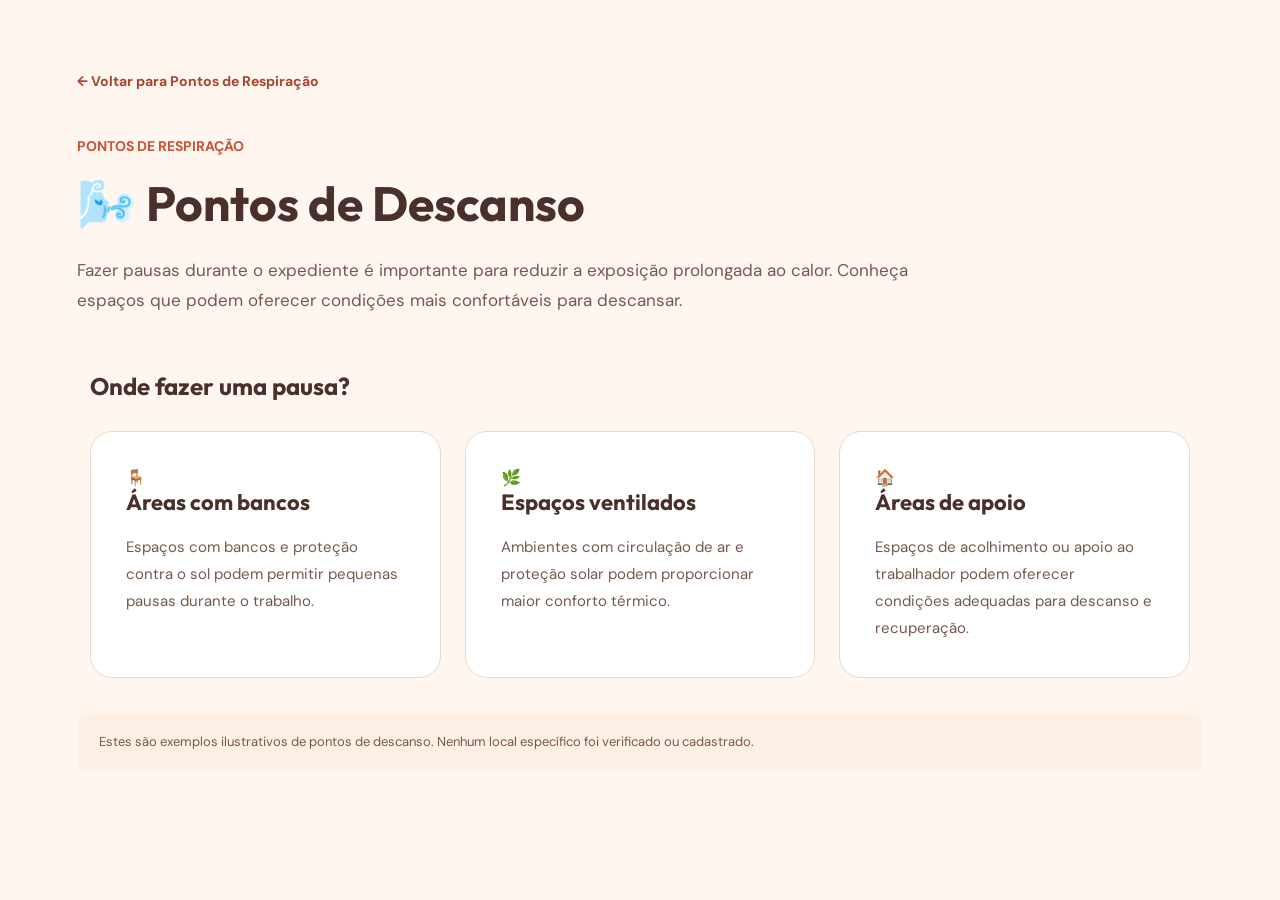
==== site.RESPIRORJ/descanso.html @ 6063ceae "update update" ====
<!DOCTYPE html>
<html lang="pt-BR">

<head>
    <meta charset="UTF-8">
    <meta name="viewport" content="width=device-width, initial-scale=1.0">

    <title>Pontos de Descanso | Respira RJ</title>

    <link rel="preconnect" href="https://fonts.googleapis.com">
    <link rel="preconnect" href="https://fonts.gstatic.com" crossorigin>

    <link href="https://fonts.googleapis.com/css2?family=DM+Sans:wght@400;500;600;700&family=Outfit:wght@400;500;600;700;800&display=swap" rel="stylesheet">

    <link rel="stylesheet" href="style.css">
</head>

<body>

    <main class="pagina-ponto">

        <a href="index.html#pontos" class="pagina-ponto__voltar">
            ← Voltar para Pontos de Respiração
        </a>

        <div class="pagina-ponto__introducao">

            <span class="pagina-ponto__etiqueta">
                PONTOS DE RESPIRAÇÃO
            </span>

            <h1>🌬️ Pontos de Descanso</h1>

            <p>
                Fazer pausas durante o expediente é importante
                para reduzir a exposição prolongada ao calor.
                Conheça espaços que podem oferecer condições
                mais confortáveis para descansar.
            </p>

        </div>

        <section class="pagina-ponto__conteudo">

            <h2>Onde fazer uma pausa?</h2>

            <div class="pagina-ponto__lista">

                <article class="pagina-ponto__card">
                    <span>🪑</span>

                    <h3>Áreas com bancos</h3>

                    <p>
                        Espaços com bancos e proteção contra
                        o sol podem permitir pequenas pausas
                        durante o trabalho.
                    </p>
                </article>

                <article class="pagina-ponto__card">
                    <span>🌿</span>

                    <h3>Espaços ventilados</h3>

                    <p>
                        Ambientes com circulação de ar e
                        proteção solar podem proporcionar
                        maior conforto térmico.
                    </p>
                </article>

                <article class="pagina-ponto__card">
                    <span>🏠</span>

                    <h3>Áreas de apoio</h3>

                    <p>
                        Espaços de acolhimento ou apoio
                        ao trabalhador podem oferecer
                        condições adequadas para descanso
                        e recuperação.
                    </p>
                </article>

            </div>

        </section>

        <p class="pagina-ponto__aviso">
            Estes são exemplos ilustrativos de pontos de descanso.
            Nenhum local específico foi verificado ou cadastrado.
        </p>

    </main>

</body>
</html>
---- site.RESPIRORJ/style.css ----
@import url('https://fonts.googleapis.com/css2?family=DM+Sans:wght@400;500;600;700&family=Outfit:wght@400;500;600;700;800&display=swap');

:root {
    --azul: #A84330;
    --verde: #C65335;
    --laranja: #D65A3A;
    --fundo: #FFF7EF;
    --branco: #FFFFFF;
    --texto: #49302A;
    --texto-secundario: #76584D;
}
* {
    margin: 0;
    padding: 0;
    box-sizing: border-box;
}
html {
    scroll-behavior: smooth;
}
body {
    font-family: 'DM Sans', sans-serif;
    background-color: var(--fundo);
    color: var(--texto);
}
h1, h2, h3, h4, h5 {
    font-family: 'Outfit', sans-serif;
}
a {
    text-decoration: none;
}
button, select {
    font-family: inherit;
}
button {
    cursor: pointer;
}
.cabecalho {
    width: 100%;
    padding: 24px 6%;
    display: flex;
    justify-content: space-between;
    align-items: center;
    gap: 24px;
    background-color: var(--branco);
}
.logo {
    font-family: 'Outfit', sans-serif;
    font-size: 28px;
    font-weight: 800;
    color: var(--azul);
    white-space: nowrap;
}
.logo span {
    color: var(--verde);
}
.menu {
    display: flex;
    align-items: center;
    flex-wrap: wrap;
    gap: 24px;
    list-style: none;
}
.menu a {
    font-size: 14px;
    font-weight: 600;
    color: var(--texto);
}
.menu a:hover {
    color: var(--verde);
}
#alternar-tema {
    width: 44px;
    height: 44px;
    border: 1px solid #E8D5C8;
    border-radius: 50%;
    background-color: var(--fundo);
    font-size: 20px;
    flex-shrink: 0;
}
.hero {
    min-height: 620px;
    padding: 90px 6%;
    display: grid;
    grid-template-columns: 1.1fr 1fr;
    align-items: center;
    gap: 60px;
    background-color: var(--fundo);
}
.hero__conteudo {
    max-width: 650px;
}
.hero__etiqueta {
    display: inline-block;
    padding: 10px 18px;
    margin-bottom: 24px;
    border-radius: 30px;
    background-color: #FBE0CE;
    color: var(--azul);
    font-size: 13px;
    font-weight: 700;
}
.hero h1 {
    font-size: clamp(42px, 5vw, 72px);
    font-weight: 800;
    line-height: 1.1;
    letter-spacing: -2px;
    margin-bottom: 24px;
}
.hero h1 span {
    display: block;
    color: var(--verde);
}
.hero__conteudo p {
    font-size: 17px;
    line-height: 1.8;
    color: var(--texto-secundario);
    margin-bottom: 32px;
}
.hero__botoes {
    display: flex;
    flex-wrap: wrap;
    gap: 16px;
}
.btn {
    display: inline-flex;
    justify-content: center;
    align-items: center;
    padding: 16px 26px;
    border-radius: 12px;
    border: none;
    font-size: 14px;
    font-weight: 700;
    text-align: center;
    transition: 0.2s;
}
.btn--principal {
    background-color: var(--azul);
    color: #FFFFFF;
}
.btn--principal:hover {
    background-color: var(--laranja);
    transform: translateY(-3px);
}
.btn--secundario {
    border: 2px solid var(--azul);
    color: var(--azul);
    background-color: transparent;
}
.btn--secundario:hover {
    background-color: #FBE0CE;
}
.btn:disabled {
    cursor: default;
    opacity: 0.85;
}
.hero__visual {
    display: flex;
    justify-content: center;
    align-items: center;
    min-width: 0;
}
.hero__imagem {
    display: block;
    width: 100%;
    max-width: 560px;
    height: auto;
    border-radius: 28px;
}
.problema, .solucao, .monitoramento, .meu-dia, .pontos {
    padding: 100px 6%;
}
.problema, .monitoramento, .pontos {
    background-color: var(--branco);
}
.solucao, .meu-dia {
    background-color: var(--fundo);
}
.problema__introducao, .solucao__introducao,
.monitoramento__introducao, .meu-dia__introducao,
.pontos__introducao {
    max-width: 800px;
    margin: 0 auto 60px;
    text-align: center;
}
.problema__etiqueta, .solucao__etiqueta,
.monitoramento__etiqueta, .meu-dia__etiqueta,
.pontos__etiqueta {
    display: inline-block;
    color: var(--verde);
    font-size: 14px;
    font-weight: 700;
    margin-bottom: 20px;
}
.problema h2, .solucao h2, .monitoramento h2,
.meu-dia h2, .pontos h2 {
    font-size: 44px;
    line-height: 1.2;
    margin-bottom: 24px;
}
.problema h2 span, .solucao h2 span,
.monitoramento h2 span {
    display: block;
    color: var(--verde);
}
.problema__introducao p, .solucao__introducao p,
.monitoramento__introducao p, .meu-dia__introducao p,
.pontos__introducao p {
    font-size: 17px;
    line-height: 1.8;
    color: var(--texto-secundario);
}
.problema__cards {
    display: grid;
    grid-template-columns: repeat(3, 1fr);
    gap: 24px;
    max-width: 1200px;
    margin: 0 auto;
}
.problema__card, .solucao__etapa {
    padding: 32px;
    border-radius: 20px;
    border: 1px solid #EAD8CD;
    transition: 0.2s;
}
.problema__card {
    background-color: var(--fundo);
}
.solucao__etapa {
    background-color: var(--branco);
}
.problema__card:hover, .solucao__etapa:hover {
    transform: translateY(-5px);
    box-shadow: 0 12px 30px rgba(73, 48, 42, 0.08);
}
.problema__icone, .solucao__icone {
    display: block;
    font-size: 36px;
    margin-bottom: 24px;
}
.problema__card h3, .solucao__etapa h3 {
    font-size: 22px;
    margin-bottom: 16px;
}
.problema__card p, .solucao__etapa p {
    font-size: 15px;
    line-height: 1.7;
    color: var(--texto-secundario);
}
.problema__dados {
    max-width: 1200px;
    margin: 90px auto 0;
    padding: 50px;
    border-radius: 28px;
    background-color: #FFF1E6;
}
.problema__dados-introducao {
    max-width: 800px;
    margin: 0 auto 40px;
    text-align: center;
}
.problema__dados-introducao h3 {
    font-size: 34px;
    line-height: 1.3;
    margin-bottom: 20px;
}
.problema__dados-introducao p {
    font-size: 16px;
    line-height: 1.7;
    color: var(--texto-secundario);
}
.problema__numeros {
    display: grid;
    grid-template-columns: repeat(3, 1fr);
    gap: 24px;
}
.problema__numero-card {
    background-color: var(--branco);
    padding: 30px;
    border-radius: 20px;
    text-align: center;
    border: 1px solid #EAD8CD;
}
.problema__numero-icone {
    display: block;
    font-size: 32px;
    margin-bottom: 16px;
}
.problema__numero-card h4 {
    font-size: 42px;
    color: var(--laranja);
    margin-bottom: 12px;
}
.problema__numero-card h5 {
    font-size: 22px;
    margin-bottom: 8px;
}
.problema__numero-card p {
    font-size: 14px;
    color: var(--texto-secundario);
    margin-bottom: 16px;
}
.problema__data {
    font-size: 13px;
    color: var(--texto-secundario);
}
.problema__fonte {
    margin-top: 30px;
    text-align: center;
    font-size: 14px;
    line-height: 1.7;
    color: var(--texto-secundario);
}
.problema__fonte a {
    display: inline-block;
    margin-top: 12px;
    color: var(--azul);
    font-weight: 700;
}
.solucao__etapas {
    display: grid;
    grid-template-columns: repeat(4, 1fr);
    gap: 24px;
    max-width: 1200px;
    margin: 0 auto;
}
.solucao__numero {
    display: block;
    color: var(--verde);
    font-size: 14px;
    font-weight: 700;
    margin-bottom: 12px;
}
.solucao__acao {
    display: flex;
    justify-content: center;
    margin-top: 48px;
}
.dashboard {
    max-width: 1100px;
    margin: 0 auto;
    padding: 36px;
    background-color: var(--fundo);
    border: 1px solid #EAD8CD;
    border-radius: 24px;
    box-shadow: 0 15px 40px rgba(73, 48, 42, 0.06);
}
.dashboard__cabecalho {
    display: flex;
    justify-content: space-between;
    align-items: center;
    gap: 20px;
    margin-bottom: 32px;
}
.dashboard__cabecalho h3 {
    font-size: 24px;
    margin-bottom: 8px;
}
.dashboard__cabecalho p {
    font-size: 14px;
    color: var(--texto-secundario);
}
.dashboard__status {
    padding: 10px 16px;
    border-radius: 30px;
    background-color: #FBE0CE;
    color: #A84330;
    font-size: 13px;
    font-weight: 700;
    white-space: nowrap;
}
.dashboard__indicadores {
    display: grid;
    grid-template-columns: repeat(4, minmax(0, 1fr));
    gap: 16px;
    margin-bottom: 24px;
}
.indicador {
    padding: 28px;
    background-color: var(--branco);
    border: 1px solid #EAD8CD;
    border-radius: 18px;
    min-width: 0;
}
.indicador__icone {
    display: block;
    font-size: 28px;
    margin-bottom: 18px;
}
.indicador p {
    font-size: 14px;
    color: var(--texto-secundario);
    margin-bottom: 12px;
}
.indicador h3 {
    font-size: 36px;
    color: var(--azul);
    margin-bottom: 8px;
    overflow-wrap: anywhere;
}
.indicador > span:last-child {
    font-size: 12px;
    color: var(--texto-secundario);
}
#risco-valor {
    color: var(--laranja);
}
.dashboard__simulador {
    background-color: var(--branco);
    padding: 28px;
    border: 1px solid #EAD8CD;
    border-radius: 18px;
    margin-bottom: 24px;
}
.dashboard__simulador h3 {
    font-size: 21px;
    margin-bottom: 12px;
}
.dashboard__simulador p {
    font-size: 14px;
    line-height: 1.7;
    color: var(--texto-secundario);
    margin-bottom: 24px;
}
.simulador__controle {
    margin-bottom: 20px;
}
.simulador__controle:last-child {
    margin-bottom: 0;
}
.simulador__controle label {
    display: flex;
    justify-content: space-between;
    gap: 16px;
    font-size: 15px;
    font-weight: 600;
    margin-bottom: 18px;
}
.simulador__controle strong {
    color: var(--azul);
}
#controle-temperatura, #controle-umidade {
    display: block;
    width: 100%;
    accent-color: var(--verde);
    cursor: pointer;
}
.dashboard__resfriamento {
    display: flex;
    justify-content: space-between;
    align-items: center;
    gap: 24px;
    padding: 28px;
    background-color: var(--branco);
    border: 1px solid #EAD8CD;
    border-radius: 18px;
    margin-bottom: 24px;
}
.resfriamento__informacoes {
    display: flex;
    align-items: center;
    gap: 18px;
}
.resfriamento__icone {
    font-size: 36px;
}
.resfriamento__informacoes h3 {
    font-size: 21px;
    margin-bottom: 8px;
}
.resfriamento__informacoes p {
    font-size: 14px;
    line-height: 1.6;
    color: var(--texto-secundario);
}
#contador-perigo {
    margin-top: 6px;
}
.dashboard__resfriamento.ativo {
    background-color: #FCE2D1;
    border-color: var(--laranja);
}
.dashboard__resfriamento.ativo .resfriamento__icone {
    animation: ventilando 1.5s ease-in-out infinite;
}
@keyframes ventilando {
    0%, 100% { transform: rotate(-10deg); }
    50% { transform: rotate(10deg); }
}
.dashboard__alerta {
    background-color: #FFF0E5;
    border-left: 5px solid var(--laranja);
    border-radius: 12px;
    padding: 24px;
    margin-bottom: 24px;
}
.dashboard__alerta h3 {
    font-size: 20px;
    margin-bottom: 12px;
}
.dashboard__alerta p {
    font-size: 14px;
    line-height: 1.7;
}
.dashboard__alerta.normal {
    background-color: #E0F5E9;
    border-left-color: #238B61;
    color: #276B4C;
}
.dashboard__alerta.atencao {
    background-color: #FFF0E5;
    border-left-color: #F28C52;
    color: #80543D;
}
.dashboard__alerta.alerta-elevado {
    background-color: #FDE5E5;
    border-left-color: #D71920;
    color: #8B2026;
}
.dashboard__aviso {
    font-size: 12px;
    line-height: 1.6;
    text-align: center;
    color: var(--texto-secundario);
}
.meu-dia__painel {
    max-width: 850px;
    margin: 0 auto;
    padding: 40px;
    background-color: var(--branco);
    border: 1px solid #EAD8CD;
    border-radius: 24px;
}
.meu-dia__painel > h3 {
    font-size: 26px;
    margin-bottom: 28px;
}
.meu-dia__horarios {
    display: grid;
    grid-template-columns: repeat(2, 1fr);
    gap: 24px;
    margin-bottom: 28px;
}
.meu-dia__campo label {
    display: block;
    font-size: 15px;
    font-weight: 600;
    margin-bottom: 12px;
}
.meu-dia__campo select {
    width: 100%;
    padding: 15px;
    border: 1px solid #DCC6B9;
    border-radius: 12px;
    background-color: var(--branco);
    color: var(--texto);
    font-size: 16px;
}
#botao-analisar {
    margin-bottom: 28px;
}
.meu-dia__resultado {
    padding: 28px;
    border: 1px solid #EAD8CD;
    border-radius: 18px;
    background-color: var(--fundo);
}
.meu-dia__resultado h3 {
    font-size: 22px;
    margin-bottom: 12px;
}
.meu-dia__resultado p {
    font-size: 15px;
    line-height: 1.7;
    color: var(--texto-secundario);
}
.meu-dia__aviso {
    margin-top: 24px;
    font-size: 13px;
    line-height: 1.7;
    color: var(--texto-secundario);
}
.pontos__lista {
    display: grid;
    grid-template-columns: repeat(3, 1fr);
    gap: 24px;
    max-width: 1200px;
    margin: 0 auto;
}
.pontos__card {
    display: flex;
    flex-direction: column;
    align-items: flex-start;
    padding: 32px;
    border: 1px solid #EAD8CD;
    border-radius: 20px;
    background-color: var(--fundo);
    transition: 0.2s;
}
.pontos__card:hover {
    transform: translateY(-5px);
    box-shadow: 0 12px 30px rgba(73, 48, 42, 0.08);
}
.pontos__icone {
    display: flex;
    justify-content: center;
    align-items: center;
    width: 64px;
    height: 64px;
    margin-bottom: 24px;
    border-radius: 18px;
    background-color: #FBE0CE;
    font-size: 32px;
}
.pontos__card h3 {
    font-size: 23px;
    margin-bottom: 14px;
}
.pontos__card p {
    font-size: 15px;
    line-height: 1.7;
    color: var(--texto-secundario);
    margin-bottom: 20px;
}
.pontos__categoria {
    display: inline-block;
    padding: 8px 12px;
    margin-bottom: 22px;
    border-radius: 20px;
    background-color: #FBE0CE;
    color: var(--azul);
    font-size: 13px;
    font-weight: 700;
}
.pontos__link {
    margin-top: auto;
    color: var(--azul);
    font-size: 14px;
    font-weight: 700;
}
.pontos__link:hover {
    color: var(--laranja);
}
.pontos__aviso {
    max-width: 900px;
    margin: 30px auto 0;
    text-align: center;
    font-size: 14px;
    line-height: 1.7;
    color: var(--texto-secundario);
}
.pagina-ponto {
    padding: 90px 6%;
    min-height: 70vh;
}
.pagina-ponto__conteudo {
    max-width: 1100px;
    margin: 0 auto;
}
.pagina-ponto__voltar {
    display: inline-block;
    margin-bottom: 40px;
    color: var(--azul);
    font-weight: 700;
}
.pagina-ponto__voltar:hover {
    color: var(--laranja);
}
.pagina-ponto__introducao {
    max-width: 800px;
    margin-bottom: 45px;
}
.pagina-ponto__etiqueta {
    display: inline-block;
    margin-bottom: 18px;
    color: var(--verde);
    font-weight: 700;
}
.pagina-ponto__introducao h1 {
    font-size: 48px;
    margin-bottom: 22px;
}
.pagina-ponto__introducao p {
    font-size: 17px;
    line-height: 1.8;
    color: var(--texto-secundario);
}
.pagina-ponto__lista {
    display: grid;
    grid-template-columns: repeat(3, 1fr);
    gap: 24px;
}
.pagina-ponto__card {
    padding: 30px;
    background-color: var(--branco);
    border: 1px solid #EAD8CD;
    border-radius: 20px;
}
.pagina-ponto__card h2, .pagina-ponto__card h3 {
    font-size: 22px;
    margin-bottom: 14px;
}
.pagina-ponto__card p {
    font-size: 15px;
    line-height: 1.7;
    color: var(--texto-secundario);
}
.pagina-ponto__aviso {
    margin-top: 35px;
    font-size: 14px;
    line-height: 1.7;
    color: var(--texto-secundario);
}
.rodape {
    padding: 70px 6% 25px;
    background-color: #49302A;
    color: #FFF2E9;
}
.rodape__conteudo {
    display: grid;
    grid-template-columns: 2fr 1fr 1.5fr;
    gap: 50px;
    max-width: 1200px;
    margin: 0 auto 50px;
}
.rodape__sobre h2 {
    font-size: 30px;
    margin-bottom: 18px;
}
.rodape__sobre h2 span {
    color: #F3B36D;
}
.rodape__sobre p, .rodape__equipe p {
    font-size: 14px;
    line-height: 1.8;
    color: #E1C6B7;
}
.rodape__navegacao h3, .rodape__equipe h3 {
    font-size: 19px;
    margin-bottom: 20px;
}
.rodape__navegacao ul {
    list-style: none;
}
.rodape__navegacao li {
    margin-bottom: 12px;
}
.rodape__navegacao a {
    color: #E1C6B7;
    font-size: 14px;
}
.rodape__navegacao a:hover {
    color: #F3B36D;
}
.rodape__inferior {
    display: flex;
    justify-content: space-between;
    gap: 20px;
    max-width: 1200px;
    margin: 0 auto;
    padding-top: 25px;
    border-top: 1px solid #76584D;
}
.rodape__inferior p {
    font-size: 13px;
    color: #E1C6B7;
}
body.tema-escuro {
    --azul: #F3B36D;
    --verde: #F0A17E;
    --laranja: #F08060;
    --fundo: #241916;
    --branco: #382722;
    --texto: #FFF2E9;
    --texto-secundario: #E1C6B7;
}
body.tema-escuro .cabecalho,
body.tema-escuro .problema,
body.tema-escuro .monitoramento,
body.tema-escuro .pontos {
    background-color: var(--branco);
}
body.tema-escuro .problema__card,
body.tema-escuro .solucao__etapa,
body.tema-escuro .indicador,
body.tema-escuro .dashboard,
body.tema-escuro .dashboard__simulador,
body.tema-escuro .dashboard__resfriamento,
body.tema-escuro .meu-dia__painel,
body.tema-escuro .pontos__card,
body.tema-escuro .pagina-ponto__card,
body.tema-escuro .problema__numero-card {
    border-color: #62463B;
}
body.tema-escuro .problema__dados,
body.tema-escuro .dashboard__resfriamento.ativo {
    background-color: #493329;
}
body.tema-escuro .btn--principal {
    background-color: #A84330;
    color: #FFFFFF;
}
body.tema-escuro .btn--secundario {
    border-color: #F3B36D;
    color: #F3B36D;
}
body.tema-escuro .btn--secundario:hover {
    background-color: #493329;
}
body.tema-escuro .hero__etiqueta,
body.tema-escuro .pontos__icone,
body.tema-escuro .pontos__categoria,
body.tema-escuro .dashboard__status {
    background-color: #593A30;
    color: #FFD8BE;
}
body.tema-escuro #alternar-tema {
    border-color: #62463B;
    color: var(--texto);
}
body.tema-escuro .meu-dia__campo select {
    border-color: #62463B;
}
body.tema-escuro .dashboard__alerta.normal {
    background-color: #234537;
    color: #DDF4E5;
}
body.tema-escuro .dashboard__alerta.atencao {
    background-color: #59402D;
    color: #FFE2C7;
}
body.tema-escuro .dashboard__alerta.alerta-elevado {
    background-color: #592B2B;
    color: #FFE0E0;
}
body.tema-escuro .rodape {
    background-color: #1B1210;
}
:focus-visible {
    outline: 3px solid var(--laranja);
    outline-offset: 4px;
}
@media (max-width: 1100px) {
    .solucao__etapas {
        grid-template-columns: repeat(2, 1fr);
    }
    .dashboard__indicadores {
        grid-template-columns: repeat(2, 1fr);
    }
}
@media (max-width: 900px) {
    .cabecalho {
        flex-wrap: wrap;
    }
    .navegacao {
        order: 3;
        width: 100%;
    }
    .menu {
        justify-content: center;
        gap: 16px;
    }
    .hero {
        grid-template-columns: 1fr;
        padding: 60px 6%;
        gap: 40px;
    }
    .hero__conteudo {
        max-width: 100%;
    }
    .hero__imagem {
        max-width: 520px;
    }
    .problema__cards, .problema__numeros,
    .pontos__lista, .pagina-ponto__lista {
        grid-template-columns: repeat(2, 1fr);
    }
    .rodape__conteudo {
        grid-template-columns: repeat(2, 1fr);
    }
}
@media (max-width: 600px) {
    .cabecalho {
        padding: 20px 5%;
    }
    .menu {
        gap: 12px 18px;
    }
    .menu a {
        font-size: 13px;
    }
    .hero {
        padding: 48px 5%;
    }
    .hero h1 {
        font-size: 42px;
        letter-spacing: -1px;
    }
    .hero__botoes {
        flex-direction: column;
    }
    .hero__botoes .btn {
        width: 100%;
    }
    .problema, .solucao, .monitoramento,
    .meu-dia, .pontos, .pagina-ponto {
        padding: 70px 5%;
    }
    .problema h2, .solucao h2, .monitoramento h2,
    .meu-dia h2, .pontos h2 {
        font-size: 30px;
    }
    .problema__cards, .problema__numeros,
    .solucao__etapas, .dashboard__indicadores,
    .meu-dia__horarios, .pontos__lista,
    .pagina-ponto__lista {
        grid-template-columns: 1fr;
    }
    .problema__dados {
        padding: 25px;
        margin-top: 60px;
    }
    .problema__dados-introducao h3 {
        font-size: 27px;
    }
    .dashboard, .meu-dia__painel {
        padding: 20px;
    }
    .dashboard__cabecalho {
        flex-wrap: wrap;
    }
    .dashboard__resfriamento {
        flex-direction: column;
        align-items: stretch;
    }
    .dashboard__resfriamento .btn {
        width: 100%;
    }
    .simulador__controle label {
        flex-wrap: wrap;
    }
    .indicador h3 {
        font-size: 30px;
    }
    .rodape__conteudo {
        grid-template-columns: 1fr;
        gap: 35px;
    }
    .rodape__inferior {
        flex-direction: column;
    }
    .pagina-ponto__introducao h1 {
        font-size: 34px;
    }
}
@media (prefers-reduced-motion: reduce) {
    html {
        scroll-behavior: auto;
    }
    *, *::before, *::after {
        animation: none !important;
        transition: none !important;
    }
}

.pagina-ponto {
    min-height: 85vh;
    padding: 70px 6% 100px;
    background-color: var(--fundo);
}
.pagina-ponto__conteudo {
    max-width: 1100px;
    margin: 0 auto;
}
.pagina-ponto__voltar {
    display: inline-block;
    margin-bottom: 45px;
    color: var(--azul);
    font-size: 14px;
    font-weight: 700;
}
.pagina-ponto__voltar:hover {
    color: var(--laranja);
}
.pagina-ponto__introducao {
    max-width: 850px;
    margin-bottom: 55px;
}
.pagina-ponto__etiqueta {
    display: inline-block;
    margin-bottom: 20px;
    color: var(--verde);
    font-size: 14px;
    font-weight: 700;
}
.pagina-ponto__introducao h1 {
    font-size: 48px;
    line-height: 1.2;
    margin-bottom: 22px;
}
.pagina-ponto__introducao p {
    font-size: 17px;
    line-height: 1.8;
    color: var(--texto-secundario);
}
.pagina-ponto__lista {
    display: grid;
    grid-template-columns: repeat(3, 1fr);
    gap: 24px;
    margin-top: 30px;
}
.pagina-ponto__card {
    padding: 35px;
    min-height: 230px;
    border: 1px solid #EAD8CD;
    border-radius: 22px;
    background-color: var(--branco);
    transition: 0.2s;
}
.pagina-ponto__card:hover {
    transform: translateY(-5px);
    box-shadow: 0 12px 30px rgba(73, 48, 42, 0.08);
    border-color: var(--laranja);
}
.pagina-ponto__card h2,
.pagina-ponto__card h3 {
    font-size: 22px;
    margin-bottom: 18px;
}
.pagina-ponto__card p {
    font-size: 15px;
    line-height: 1.8;
    color: var(--texto-secundario);
}
.pagina-ponto__aviso {
    margin-top: 35px;
    padding: 18px 22px;
    border-radius: 12px;
    background-color: #FFF0E5;
    color: #76584D;
    font-size: 13px;
    line-height: 1.7;
}
body.tema-escuro .pagina-ponto__aviso {
    background-color: #493329;
    color: var(--texto-secundario);
}
@media (max-width: 900px) {
    .pagina-ponto__lista {
        grid-template-columns: repeat(2, 1fr);
    }
}
@media (max-width: 600px) {
    .pagina-ponto {
        padding: 50px 5% 70px;
    }
    .pagina-ponto__introducao h1 {
        font-size: 34px;
    }
    .pagina-ponto__lista {
        grid-template-columns: 1fr;
    }
    .pagina-ponto__card {
        min-height: auto;
        padding: 28px;
    }
}
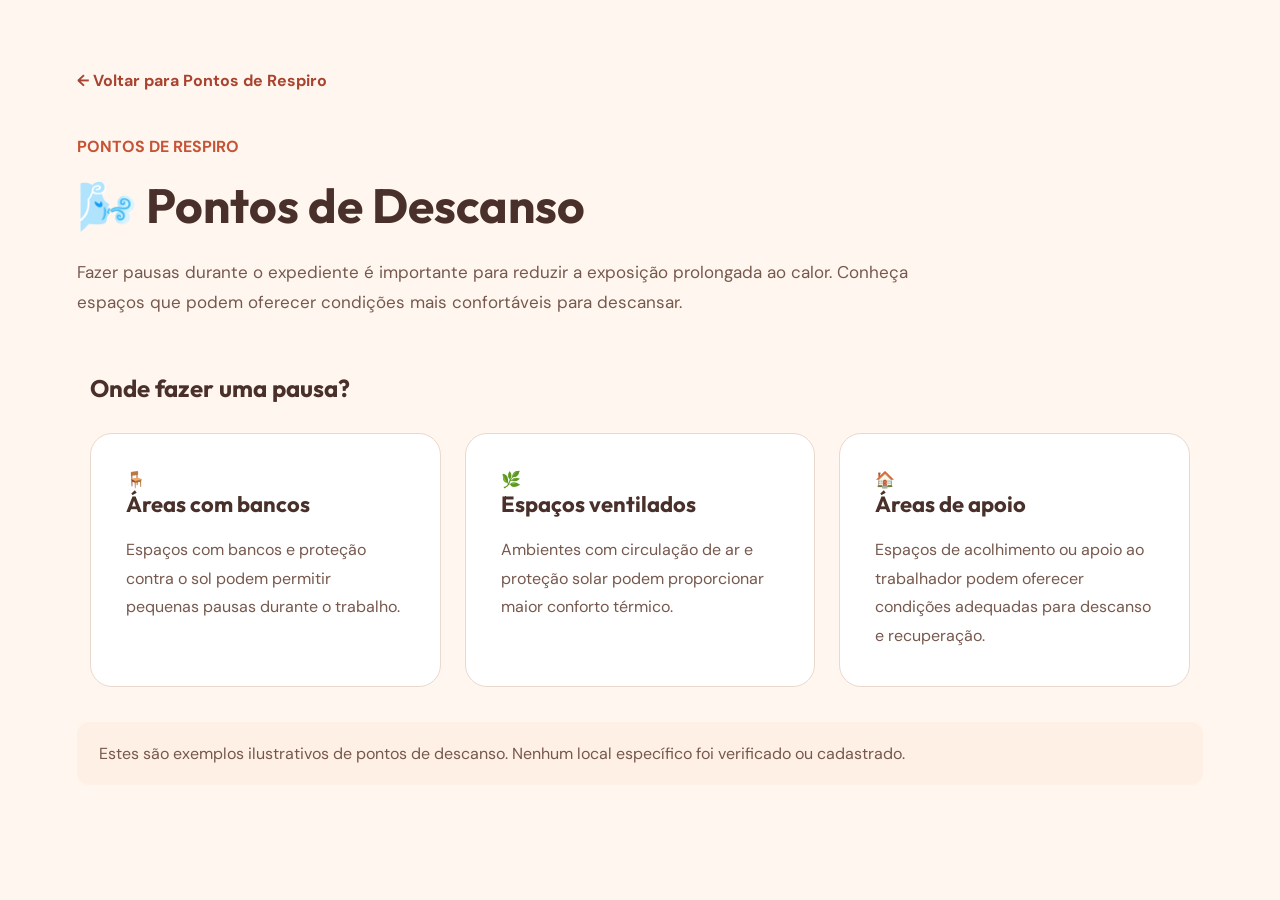
==== commit b27bef89: "update" ====
--- a/site.RESPIRORJ/descanso.html
+++ b/site.RESPIRORJ/descanso.html
@@ -6,7 +6,7 @@
     <meta charset="UTF-8">
     <meta name="viewport" content="width=device-width, initial-scale=1.0">
 
-    <title>Pontos de Descanso | Respira RJ</title>
+    <title>Pontos de Descanso | Respiro RJ</title>
 
     <link rel="preconnect" href="https://fonts.googleapis.com">
     <link rel="preconnect" href="https://fonts.gstatic.com" crossorigin>
@@ -21,13 +21,13 @@
     <main class="pagina-ponto">
 
         <a href="index.html#pontos" class="pagina-ponto__voltar">
-            ← Voltar para Pontos de Respiração
+            ← Voltar para Pontos de Respiro
         </a>
 
         <div class="pagina-ponto__introducao">
 
             <span class="pagina-ponto__etiqueta">
-                PONTOS DE RESPIRAÇÃO
+                PONTOS DE RESPIRO
             </span>
 
             <h1>🌬️ Pontos de Descanso</h1>
--- a/site.RESPIRORJ/style.css
+++ b/site.RESPIRORJ/style.css
@@ -62,7 +62,7 @@
     list-style: none;
 }
 .menu a {
-    font-size: 14px;
+    font-size: 16px;
     font-weight: 600;
     color: var(--texto);
 }
@@ -97,7 +97,7 @@
     border-radius: 30px;
     background-color: #FBE0CE;
     color: var(--azul);
-    font-size: 13px;
+    font-size: 16px;
     font-weight: 700;
 }
 .hero h1 {
@@ -129,7 +129,7 @@
     padding: 16px 26px;
     border-radius: 12px;
     border: none;
-    font-size: 14px;
+    font-size: 16px;
     font-weight: 700;
     text-align: center;
     transition: 0.2s;
@@ -188,7 +188,7 @@
 .pontos__etiqueta {
     display: inline-block;
     color: var(--verde);
-    font-size: 14px;
+    font-size: 16px;
     font-weight: 700;
     margin-bottom: 20px;
 }
@@ -243,7 +243,7 @@
     margin-bottom: 16px;
 }
 .problema__card p, .solucao__etapa p {
-    font-size: 15px;
+    font-size: 16px;
     line-height: 1.7;
     color: var(--texto-secundario);
 }
@@ -296,18 +296,18 @@
     margin-bottom: 8px;
 }
 .problema__numero-card p {
-    font-size: 14px;
+    font-size: 16px;
     color: var(--texto-secundario);
     margin-bottom: 16px;
 }
 .problema__data {
-    font-size: 13px;
+    font-size: 16px;
     color: var(--texto-secundario);
 }
 .problema__fonte {
     margin-top: 30px;
     text-align: center;
-    font-size: 14px;
+    font-size: 16px;
     line-height: 1.7;
     color: var(--texto-secundario);
 }
@@ -327,7 +327,7 @@
 .solucao__numero {
     display: block;
     color: var(--verde);
-    font-size: 14px;
+    font-size: 16px;
     font-weight: 700;
     margin-bottom: 12px;
 }
@@ -357,7 +357,7 @@
     margin-bottom: 8px;
 }
 .dashboard__cabecalho p {
-    font-size: 14px;
+    font-size: 16px;
     color: var(--texto-secundario);
 }
 .dashboard__status {
@@ -365,7 +365,7 @@
     border-radius: 30px;
     background-color: #FBE0CE;
     color: #A84330;
-    font-size: 13px;
+    font-size: 16px;
     font-weight: 700;
     white-space: nowrap;
 }
@@ -388,7 +388,7 @@
     margin-bottom: 18px;
 }
 .indicador p {
-    font-size: 14px;
+    font-size: 16px;
     color: var(--texto-secundario);
     margin-bottom: 12px;
 }
@@ -417,7 +417,7 @@
     margin-bottom: 12px;
 }
 .dashboard__simulador p {
-    font-size: 14px;
+    font-size: 16px;
     line-height: 1.7;
     color: var(--texto-secundario);
     margin-bottom: 24px;
@@ -432,7 +432,7 @@
     display: flex;
     justify-content: space-between;
     gap: 16px;
-    font-size: 15px;
+    font-size: 16px;
     font-weight: 600;
     margin-bottom: 18px;
 }
@@ -469,7 +469,7 @@
     margin-bottom: 8px;
 }
 .resfriamento__informacoes p {
-    font-size: 14px;
+    font-size: 16px;
     line-height: 1.6;
     color: var(--texto-secundario);
 }
@@ -499,7 +499,7 @@
     margin-bottom: 12px;
 }
 .dashboard__alerta p {
-    font-size: 14px;
+    font-size: 16px;
     line-height: 1.7;
 }
 .dashboard__alerta.normal {
@@ -543,7 +543,7 @@
 }
 .meu-dia__campo label {
     display: block;
-    font-size: 15px;
+    font-size: 16px;
     font-weight: 600;
     margin-bottom: 12px;
 }
@@ -570,13 +570,13 @@
     margin-bottom: 12px;
 }
 .meu-dia__resultado p {
-    font-size: 15px;
+    font-size: 16px;
     line-height: 1.7;
     color: var(--texto-secundario);
 }
 .meu-dia__aviso {
     margin-top: 24px;
-    font-size: 13px;
+    font-size: 16px;
     line-height: 1.7;
     color: var(--texto-secundario);
 }
@@ -617,7 +617,7 @@
     margin-bottom: 14px;
 }
 .pontos__card p {
-    font-size: 15px;
+    font-size: 16px;
     line-height: 1.7;
     color: var(--texto-secundario);
     margin-bottom: 20px;
@@ -629,13 +629,13 @@
     border-radius: 20px;
     background-color: #FBE0CE;
     color: var(--azul);
-    font-size: 13px;
+    font-size: 16px;
     font-weight: 700;
 }
 .pontos__link {
     margin-top: auto;
     color: var(--azul);
-    font-size: 14px;
+    font-size: 16px;
     font-weight: 700;
 }
 .pontos__link:hover {
@@ -645,7 +645,7 @@
     max-width: 900px;
     margin: 30px auto 0;
     text-align: center;
-    font-size: 14px;
+    font-size: 16px;
     line-height: 1.7;
     color: var(--texto-secundario);
 }
@@ -701,13 +701,13 @@
     margin-bottom: 14px;
 }
 .pagina-ponto__card p {
-    font-size: 15px;
+    font-size: 16px;
     line-height: 1.7;
     color: var(--texto-secundario);
 }
 .pagina-ponto__aviso {
     margin-top: 35px;
-    font-size: 14px;
+    font-size: 16px;
     line-height: 1.7;
     color: var(--texto-secundario);
 }
@@ -731,7 +731,7 @@
     color: #F3B36D;
 }
 .rodape__sobre p, .rodape__equipe p {
-    font-size: 14px;
+    font-size: 16px;
     line-height: 1.8;
     color: #E1C6B7;
 }
@@ -747,7 +747,7 @@
 }
 .rodape__navegacao a {
     color: #E1C6B7;
-    font-size: 14px;
+    font-size: 16px;
 }
 .rodape__navegacao a:hover {
     color: #F3B36D;
@@ -762,7 +762,7 @@
     border-top: 1px solid #76584D;
 }
 .rodape__inferior p {
-    font-size: 13px;
+    font-size: 16px;
     color: #E1C6B7;
 }
 body.tema-escuro {
@@ -887,7 +887,7 @@
         gap: 12px 18px;
     }
     .menu a {
-        font-size: 13px;
+        font-size: 16px;
     }
     .hero {
         padding: 48px 5%;
@@ -976,7 +976,7 @@
     display: inline-block;
     margin-bottom: 45px;
     color: var(--azul);
-    font-size: 14px;
+    font-size: 16px;
     font-weight: 700;
 }
 .pagina-ponto__voltar:hover {
@@ -990,7 +990,7 @@
     display: inline-block;
     margin-bottom: 20px;
     color: var(--verde);
-    font-size: 14px;
+    font-size: 16px;
     font-weight: 700;
 }
 .pagina-ponto__introducao h1 {
@@ -1028,7 +1028,7 @@
     margin-bottom: 18px;
 }
 .pagina-ponto__card p {
-    font-size: 15px;
+    font-size: 16px;
     line-height: 1.8;
     color: var(--texto-secundario);
 }
@@ -1038,7 +1038,7 @@
     border-radius: 12px;
     background-color: #FFF0E5;
     color: #76584D;
-    font-size: 13px;
+    font-size: 16px;
     line-height: 1.7;
 }
 body.tema-escuro .pagina-ponto__aviso {
